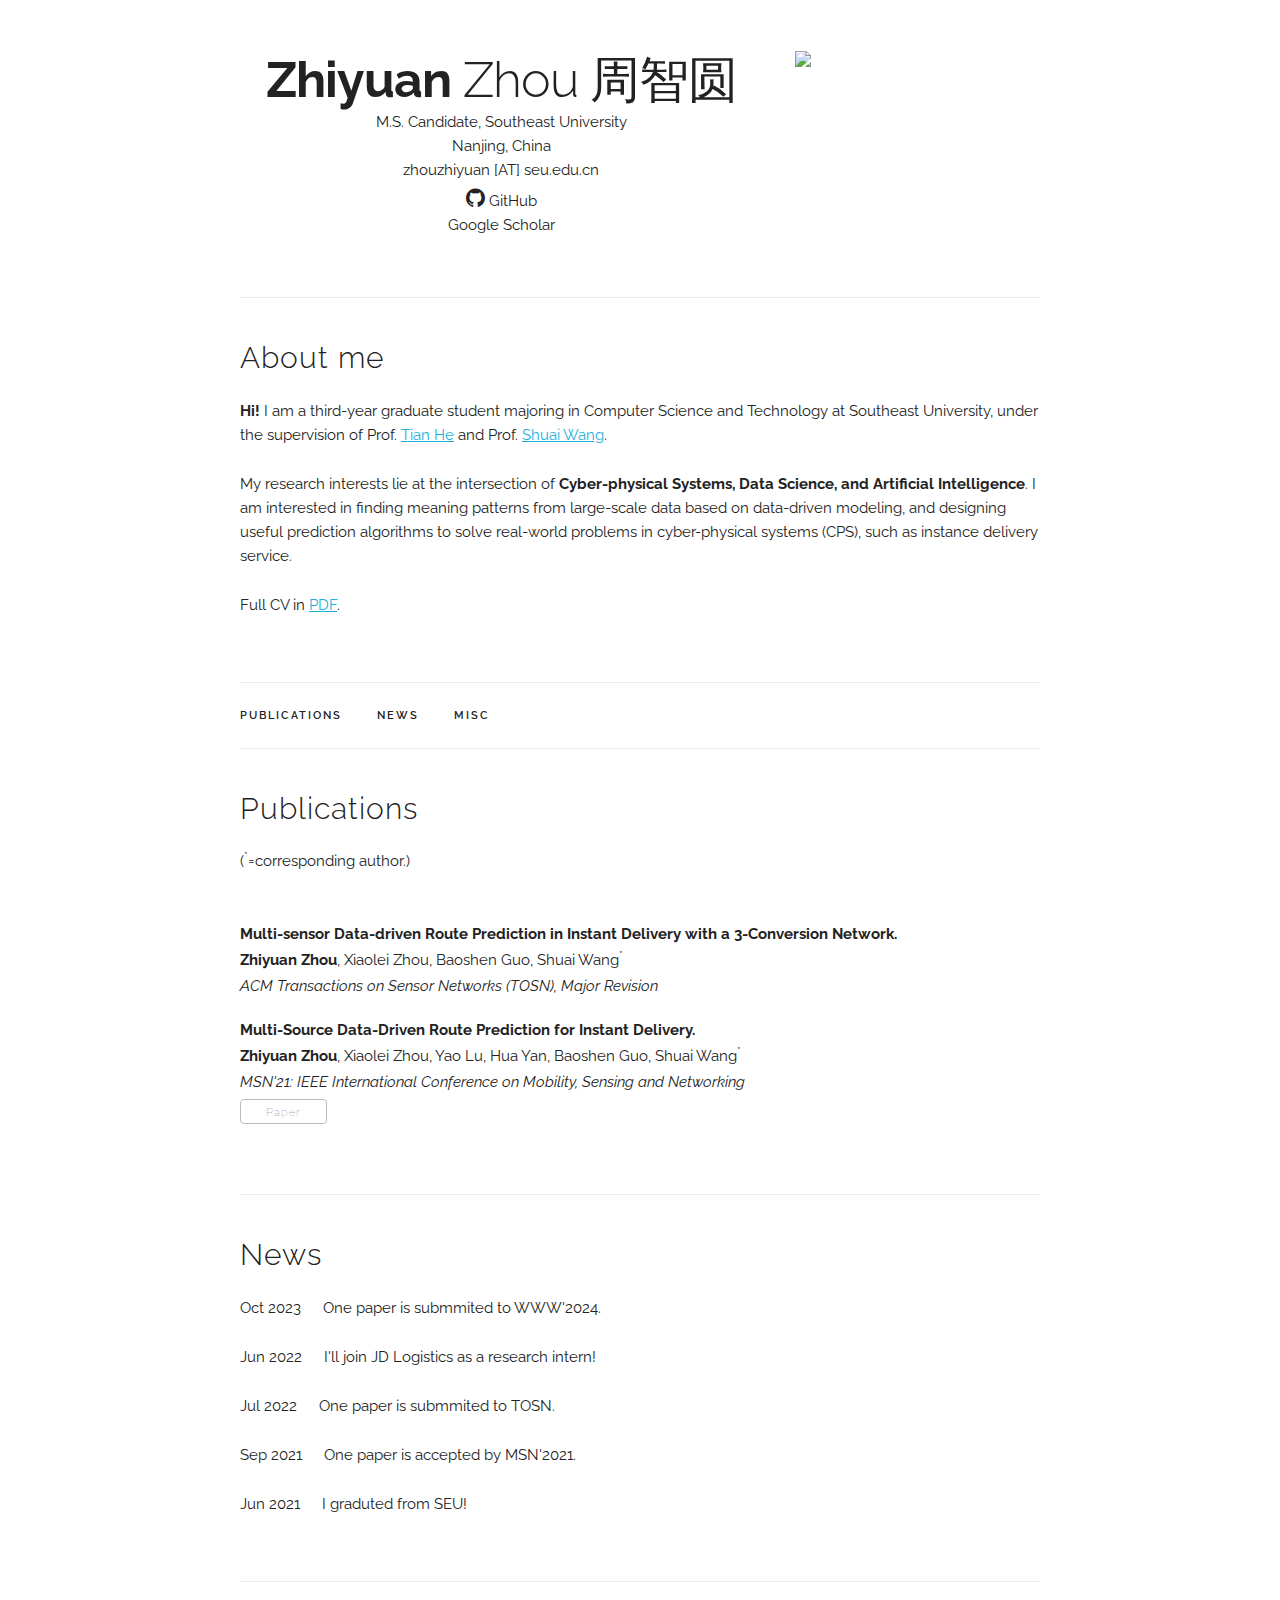
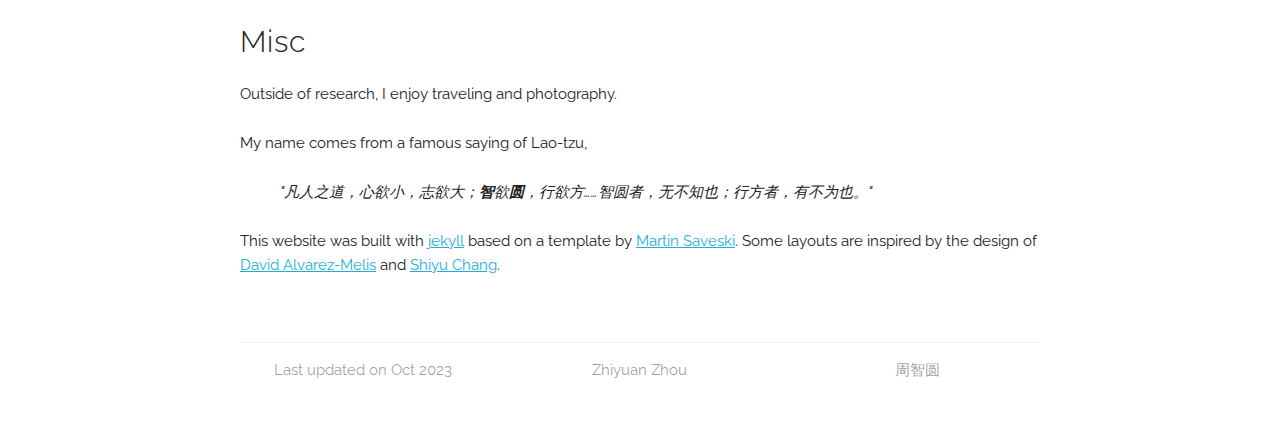
==== index.html @ a551f771 "Add files via upload" ====
<!DOCTYPE html>
<html lang="en">
<head>

  <!-- Basic Page Needs
  –––––––––––––––––––––––––––––––––––––––––––––––––– -->
  <meta charset="utf-8">
  <title>Zhiyuan Zhou</title>
  <meta name="description" content="Homepage of Zhiyuan Zhou">
  <meta name="author" content="Zhiyuan Zhou 周智圆">

  <!-- Mobile Specific Metas
  –––––––––––––––––––––––––––––––––––––––––––––––––– -->
  <meta name="viewport" content="width=device-width, initial-scale=1">

  <!-- FONT
  –––––––––––––––––––––––––––––––––––––––––––––––––– -->
  <link href='https://fonts.googleapis.com/css?family=Raleway:400,300,600' rel='stylesheet' type='text/css'>

  <!-- CSS
  –––––––––––––––––––––––––––––––––––––––––––––––––– -->
  <link rel="stylesheet" href=/libs/external/skeleton/normalize.css>
  <link rel="stylesheet" href=/libs/external/skeleton/skeleton.css>
  <link rel="stylesheet" href=/libs/custom/my_css.css>

  <!-- JQuery
  –––––––––––––––––––––––––––––––––––––––––––––––––– -->
  <script src=/libs/external/jquery-3.1.1.min.js></script>

  <!-- Font-Awesome
  –––––––––––––––––––––––––––––––––––––––––––––––––– -->
  <link rel="stylesheet" href=/libs/external/font-awesome-4.7.0/css/font-awesome.min.css>

  <!-- Skeleton tabs
  –––––––––––––––––––––––––––––––––––––––––––––––––– -->
  <link rel="stylesheet" href=/libs/external/skeleton_tabs/skeleton-tabs.css>
  <script src=/libs/external/skeleton_tabs/skeleton-tabs.js></script>

  <!-- Timeline
  –––––––––––––––––––––––––––––––––––––––––––––––––– -->
  <link rel="stylesheet" href=/libs/external/timeline.css>

  <!-- Scripts
  –––––––––––––––––––––––––––––––––––––––––––––––––– -->
  <!--<link rel="stylesheet" href=/libs/external/github-prettify-theme.css>-->
  <script src=/libs/custom/my_js.js></script>

  <!-- Favicon
  –––––––––––––––––––––––––––––––––––––––––––––––––– -->
  <!-- <link rel="icon" type="image/png" href=/libs/icon.png>
  <link rel="shortcut icon" type="image/png" href=/libs/icon.png>  -->
  <link rel="shortcut icon" type="image/vnd.microsoft.icon" href=/assets/ico-pics/smile.ico>

</head>
<body>

  <!-- Primary Page Layout
  –––––––––––––––––––––––––––––––––––––––––––––––––– -->
  <div class="container">

    <section class="header">
      <div class="row">
        <div class="eight columns main-description">
          <h1 align="center"><strong>Zhiyuan</strong> Zhou 周智圆</h1>
          <p align="center">M.S. Candidate, Southeast University</p>
          <p align="center">Nanjing, China</p>
          <p align="center">zhouzhiyuan [AT] seu.edu.cn</p>
          <p align="center">
            <!-- 
            <span onclick="window.open('https://twitter.com/CodeTerminator')" style="cursor: pointer">
              <i class="fa fa-twitter" aria-hidden="true"></i>
            </span>

            <span onclick="window.open('https://www.linkedin.com/in/shiyu-chang-b1398829/')" style="cursor: pointer">
              <i class="fa fa-linkedin-square" aria-hidden="true"></i>
            </span>-->

            <span onclick="window.open('https://github.com/zhiyuandaily')" style="cursor: pointer">
              <i class="fa fa-github" aria-hidden="true"></i> GitHub
            </span>
          </p>
          <p align="center">
            <span onclick="window.open('https://scholar.google.com/citations?user=Yg1RBVwAAAAJ&hl=zh-CN')" style="cursor: pointer">
              <i class="ai ai-google-scholar ai-lg" aria-hidden="true"></i>
              Google Scholar
            </span>
          </p>
      </div>
        <div class="four columns">
          <a href="/"><img class="u-max-full-width" src='/assets/profile-pics/zzy.jpg'></a>
        </div>
        
      </div>
    </section>
  <div class="docs-section">
    <h4>About me</h4>
    <p>    
    <strong>Hi!</strong> I am a third-year graduate student majoring in Computer Science and Technology at Southeast University, under the supervision of Prof. <a href="https://www-users.cs.umn.edu/~tianhe/">Tian He</a> and  Prof. <a href="https://scholar.google.com/citations?user=gfDfZqAAAAAJ&hl=zh-CN">Shuai Wang</a>.
    </p>

    <p>
    My research interests lie at the intersection of <strong>Cyber-physical Systems, Data Science, and Artificial Intelligence</strong>. I am interested in finding meaning patterns from large-scale data based on data-driven modeling, and designing useful prediction algorithms to solve real-world problems in cyber-physical systems (CPS), such as instance delivery service.
    </p>  
    <p>Full CV in  <a href="https://zhiyuandaily.github.io/assets/pdf/Curriculum Vitae of Zhiyuan Zhou.pdf">PDF</a>.</p>
  </div>

    <div class="navbar-spacer"></div>
    <nav class="navbar">
      <div class="container">
        <ul class="navbar-list">
          <li class="navbar-item"><a class="navbar-link" href=/index.html#publications>Publications</a></li>
          <li class="navbar-item"><a class="navbar-link" href=/index.html#news>News</a></li>

<!--           <li class="navbar-item"><a class="navbar-link" href=/index.html#resume>Vita</a></li>
 -->          
          <li class="navbar-item"><a class="navbar-link" href=/index.html#misc>MISC</a></li>
<!--           <li class="navbar-item"><a class="navbar-link" href=/index.html#meta>Meta</a></li> -->
<!--           <li class="navbar-item"><a class="navbar-link" href=/index.html#projects>Projects</a></li>    
 -->                
        </ul>
      </div>
    </nav>





<!-- ========== PUBLICATIONS ========== -->
<div class="docs-section" id="publications">
  
  <h4>Publications</h4>      
  <!--Full publications on <a href="https://scholar.google.com/citations?user=r21asW4AAAAJ&hl=en" target="_blank">Google Scholar</a>.-->
  <p>(<sup>*</sup>=corresponding author.)</p>
  <br>
        <div class="paper">
          <p class="title"><b>Multi-sensor Data-driven Route Prediction in Instant Delivery with a 3-Conversion Network.</b></p>
          <p><strong>Zhiyuan Zhou</strong>, Xiaolei Zhou, Baoshen Guo, Shuai Wang<sup>*</sup></p>
          <p><i>ACM Transactions on Sensor Networks (TOSN),  Major Revision</i></p>          
        </div>  
            

        <div class="paper">
          <p class="title"><b>Multi-Source Data-Driven Route Prediction for Instant Delivery.</b></p>
          <p><strong>Zhiyuan Zhou</strong>, Xiaolei Zhou, Yao Lu, Hua Yan, Baoshen Guo, Shuai Wang<sup>*</sup></p>
          <p><i>MSN'21: IEEE International Conference on Mobility, Sensing and Networking</i></p>
          <div class="paper-buttons">
              <a class="button" href="https://ieeexplore.ieee.org/document/9751510" target="_blank">Paper</a>
           </div>           
        </div>              
</div>                  

            


<!-- ========== NEWS ========== -->
<span class="anchor" id="news"></span>
<div class="docs-section">
  <h4>News</h4>      
  <p>Oct 2023 &emsp; One paper  is submmited to WWW'2024.</p>
  <p>Jun 2022 &emsp; I'll join JD Logistics as a research intern!</p>
  <p>Jul 2022 &emsp; One paper is submmited to TOSN.</p>
  <p>Sep 2021 &emsp; One paper is accepted by MSN'2021.</p>
  <p>Jun 2021 &emsp; I graduted from SEU! </p>
</div>






<!-- ========== MISC ========== -->
<span class="anchor" id="misc"></span>
<div class="docs-section">
  <h4>Misc</h4>
  <p>
    Outside of research, I enjoy traveling and photography.    
  </p>

  <!--<blockquote>
  <em>"A job well done is its own reward. You take pride in the things you do, not for others to see, not for the respect, or glory, or any other rewards it might bring. You take pride in what you do, because you're doing your best. If you believe in something, you stick with it. When things get difficult, you try harder."</em>
  </blockquote>-->
  <p>
    My name comes from a famous saying of Lao-tzu,    
  </p>
  <blockquote>
    <em>"凡人之道，心欲小，志欲大；<strong>智</strong>欲<strong>圆</strong>，行欲方……智圆者，无不知也；行方者，有不为也。"</em>
    </blockquote>
  <p> This website was built with <a href="https://jekyllrb.com">jekyll</a> based on a template by <a href="https://github.com/msaveski/www_personal">Martin Saveski</a>.  Some layouts are inspired by the design of <a href="https://dmelis.github.io/">David Alvarez-Melis</a> and <a href="https://code-terminator.github.io/">Shiyu Chang</a>.  

</div>

<!-- ========== MISC ========== -->
<!-- <span class="anchor" id="meta"></span>
<div class="docs-section">
  <h4>Meta</h4>
  <p> This website was built with <a href="https://jekyllrb.com">jekyll</a> based on a template by <a href="https://github.com/msaveski/www_personal">Martin Saveski</a>.  Some layouts are inspired by the design of <a href="http://people.csail.mit.edu/davidam/">David Alvarez-Melis</a> and <a href="http://jiayuzhou.github.io/">Jiayu Zhou</a>.
  </p>
  <p>
</div> -->





    <div class="footer">
      <div class="row">
        <div class="four columns">
          Last updated on Oct 2023
        </div>
        <div class="four columns">
          Zhiyuan Zhou
        </div>
        <div class="four columns">
          周智圆
        </div>
        <!--<div class="four columns">
          <span onclick="window.open('https://twitter.com/CodeTerminator')" style="cursor: pointer">
            <i class="fa fa-twitter" aria-hidden="true"></i>
          </span>
          <span onclick="window.open('https://www.linkedin.com/in/shiyu-chang-b1398829/')" style="cursor: pointer">
            <i class="fa fa-linkedin-square" aria-hidden="true"></i>
          </span>
          <span onclick="window.open('https://github.com/code-terminator')" style="cursor: pointer">
            <i class="fa fa-github" aria-hidden="true"></i>
          </span>
        </div>
      -->
      </div>
    </div>

  </div>

  <!-- Google Analytics -->
  <script>
  (function(i,s,o,g,r,a,m){i['GoogleAnalyticsObject']=r;i[r]=i[r]||function(){
  (i[r].q=i[r].q||[]).push(arguments)},i[r].l=1*new Date();a=s.createElement(o),
  m=s.getElementsByTagName(o)[0];a.async=1;a.src=g;m.parentNode.insertBefore(a,m)
  })(window,document,'script','https://www.google-analytics.com/analytics.js','ga');

  ga('create', 'UA-134449925-1', 'auto');
  ga('send', 'pageview');

</script>

<!-- End Document
  –––––––––––––––––––––––––––––––––––––––––––––––––– -->
</body>
</html>
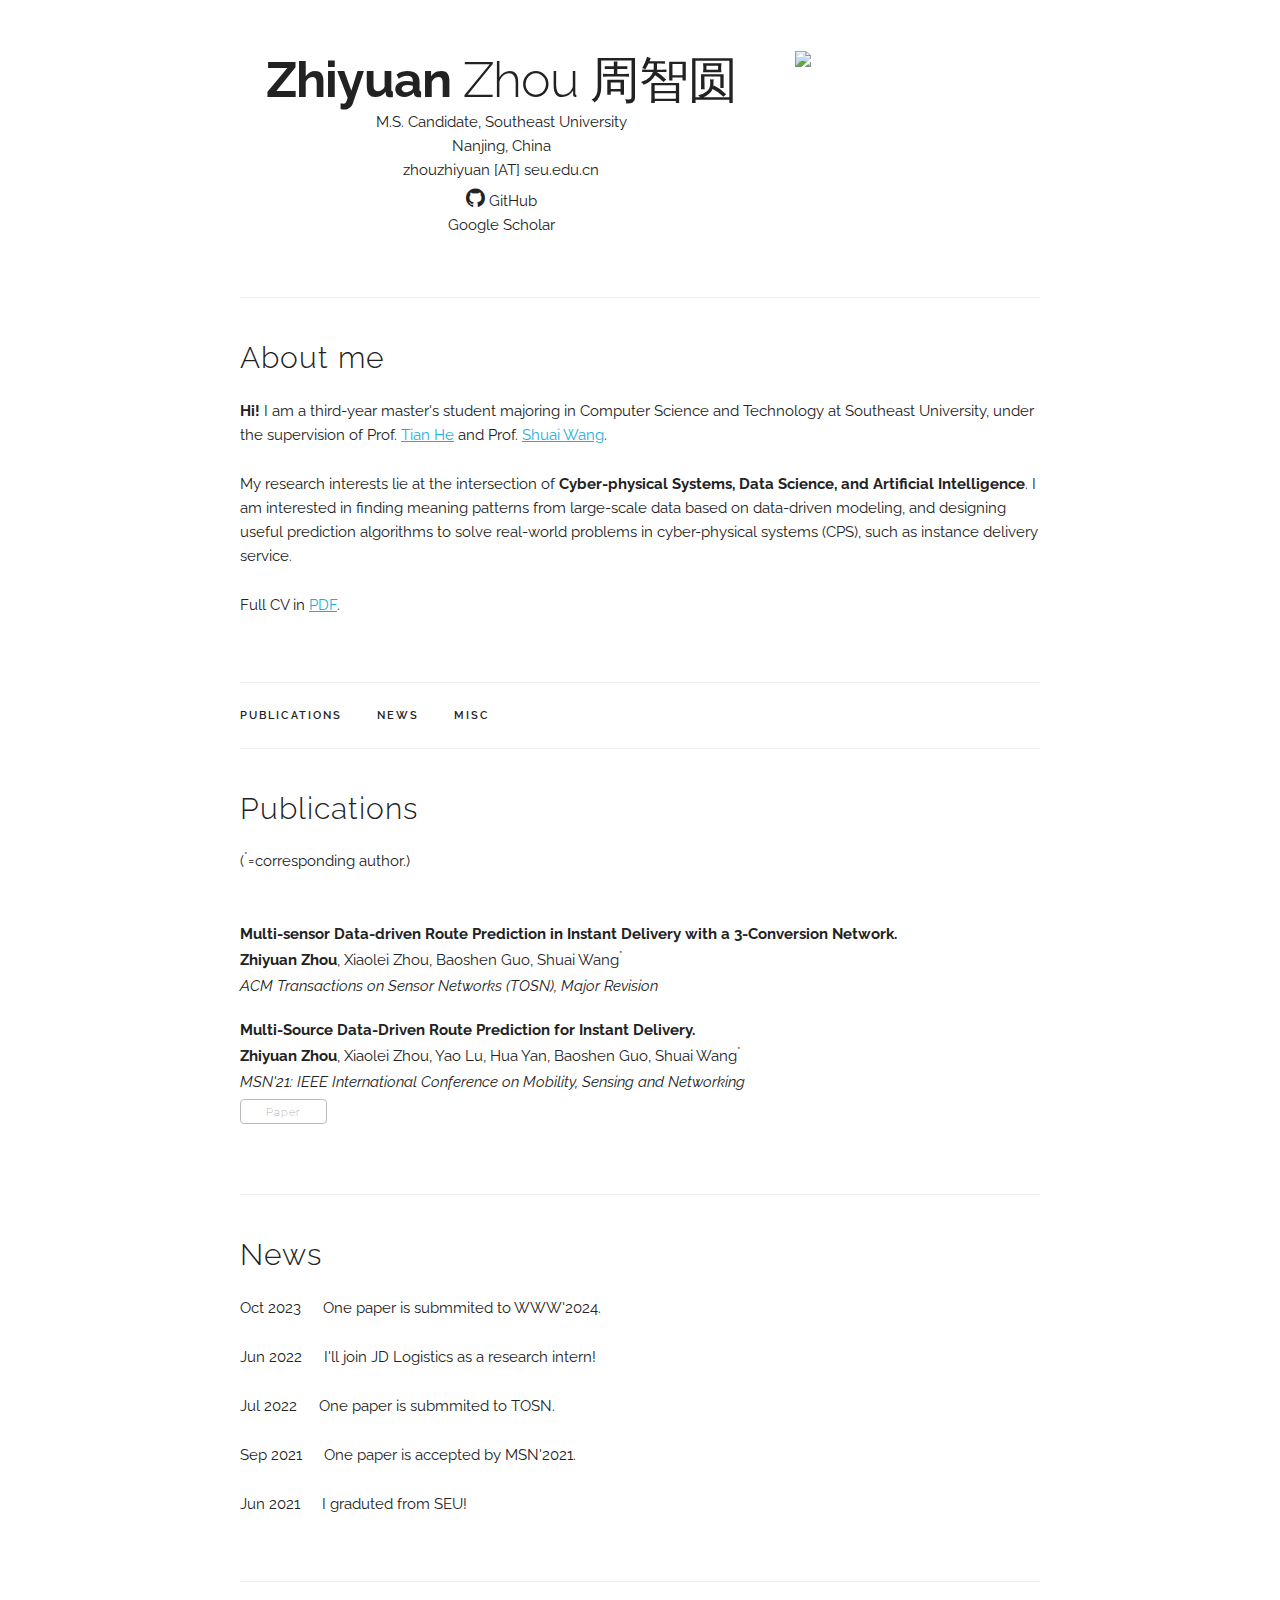
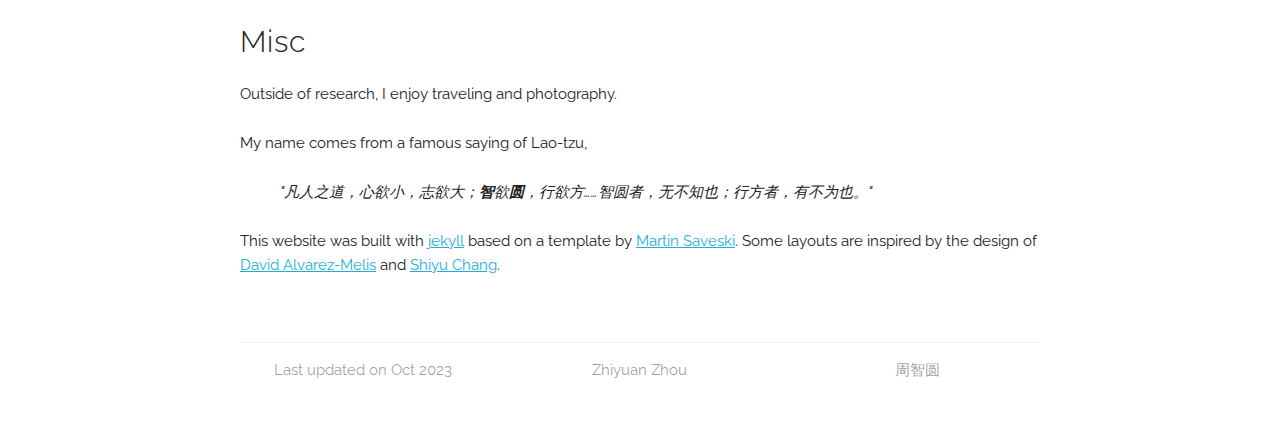
==== commit 4797f71a: "Add files via upload" ====
--- a/index.html
+++ b/index.html
@@ -95,7 +95,7 @@
   <div class="docs-section">
     <h4>About me</h4>
     <p>    
-    <strong>Hi!</strong> I am a third-year graduate student majoring in Computer Science and Technology at Southeast University, under the supervision of Prof. <a href="https://www-users.cs.umn.edu/~tianhe/">Tian He</a> and  Prof. <a href="https://scholar.google.com/citations?user=gfDfZqAAAAAJ&hl=zh-CN">Shuai Wang</a>.
+    <strong>Hi!</strong> I am a third-year master's student majoring in Computer Science and Technology at Southeast University, under the supervision of Prof. <a href="https://www-users.cs.umn.edu/~tianhe/">Tian He</a> and  Prof. <a href="https://scholar.google.com/citations?user=gfDfZqAAAAAJ&hl=zh-CN">Shuai Wang</a>.
     </p>
 
     <p>
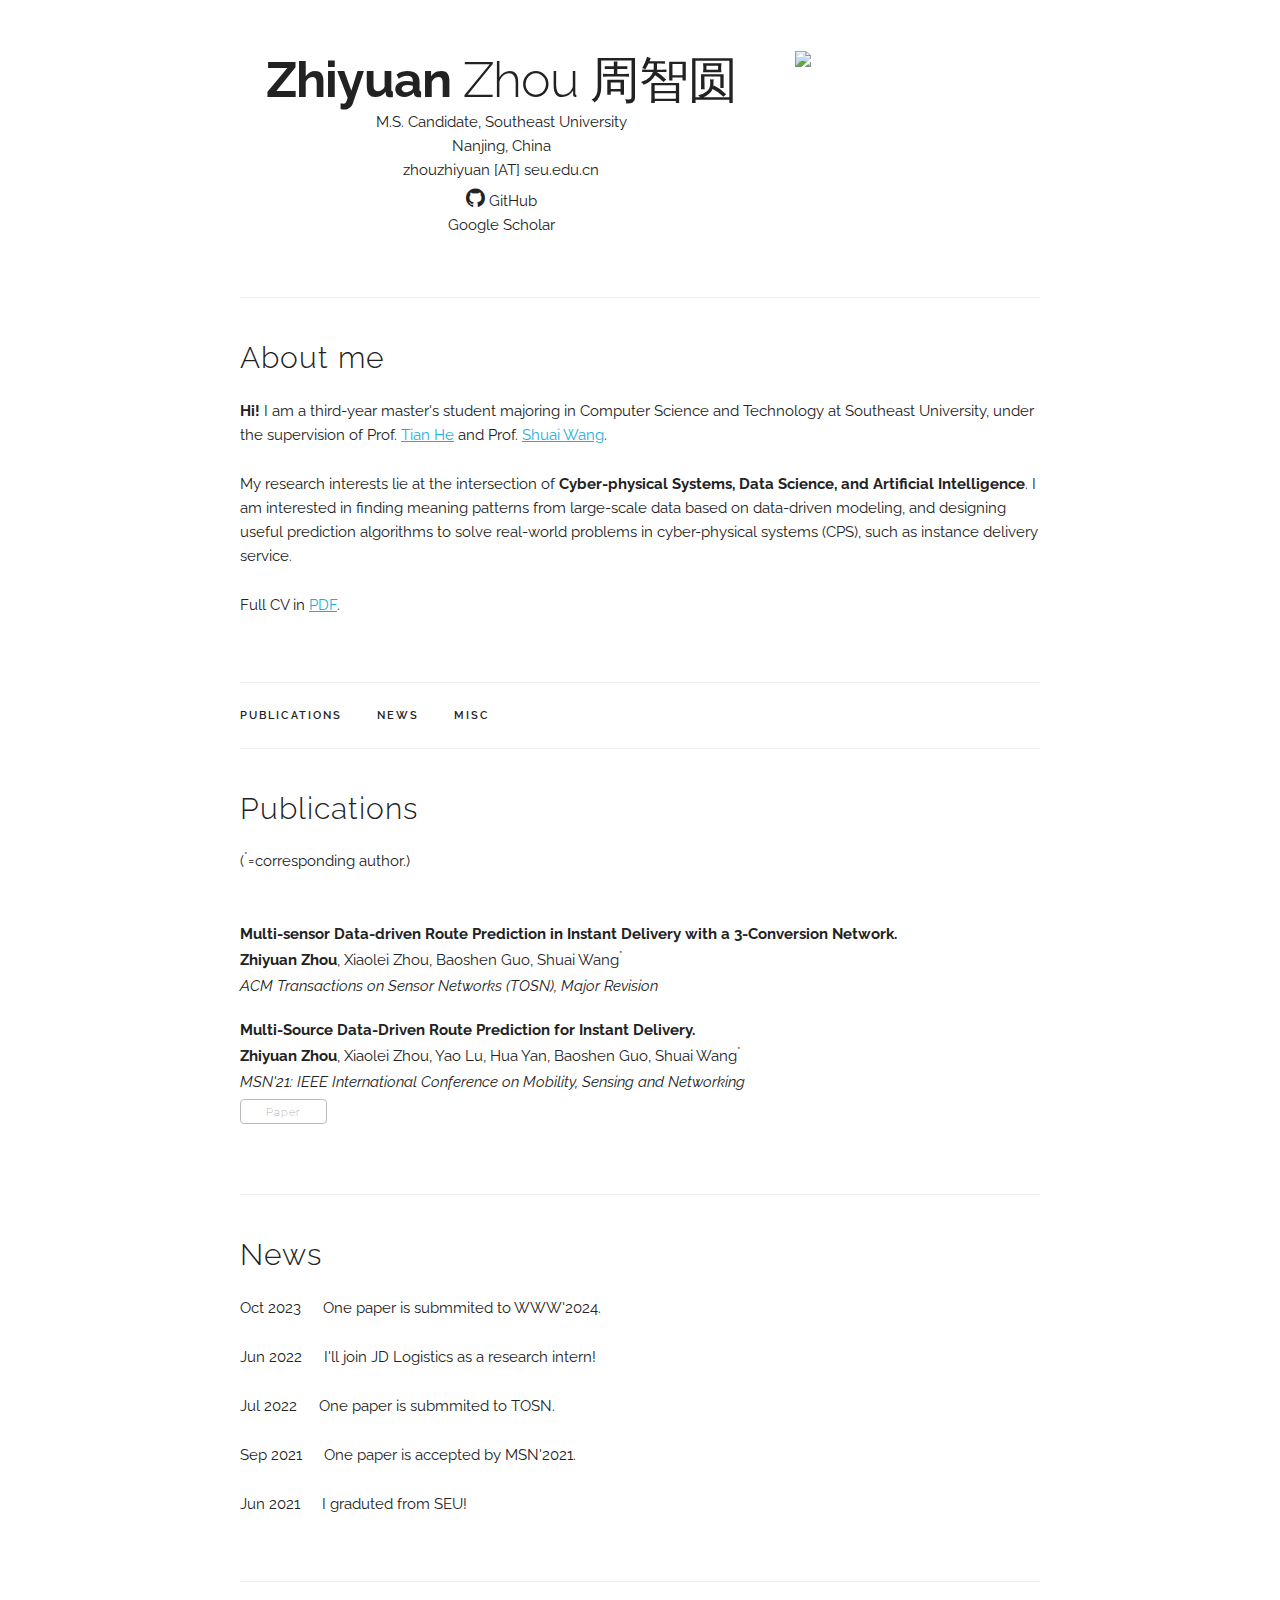
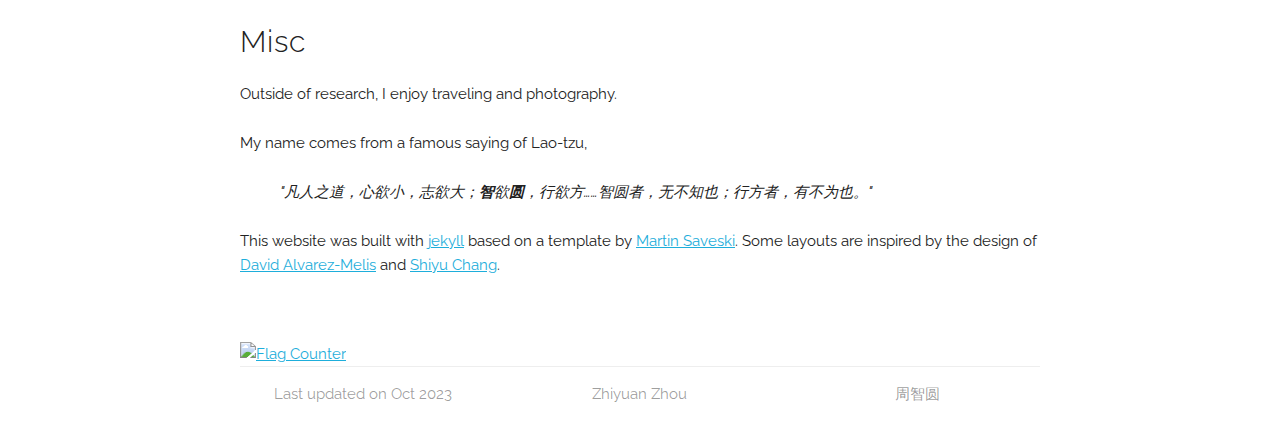
==== commit 65eed253: "Add files via upload" ====
--- a/index.html
+++ b/index.html
@@ -198,7 +198,7 @@
   <p>
 </div> -->
 
-
+<a href="https://info.flagcounter.com/Wln8"><img src="https://s11.flagcounter.com/map/Wln8/size_s/txt_000594/border_FFFFFF/pageviews_0/viewers_0/flags_0/" alt="Flag Counter" border="0"></a>
 
 
 
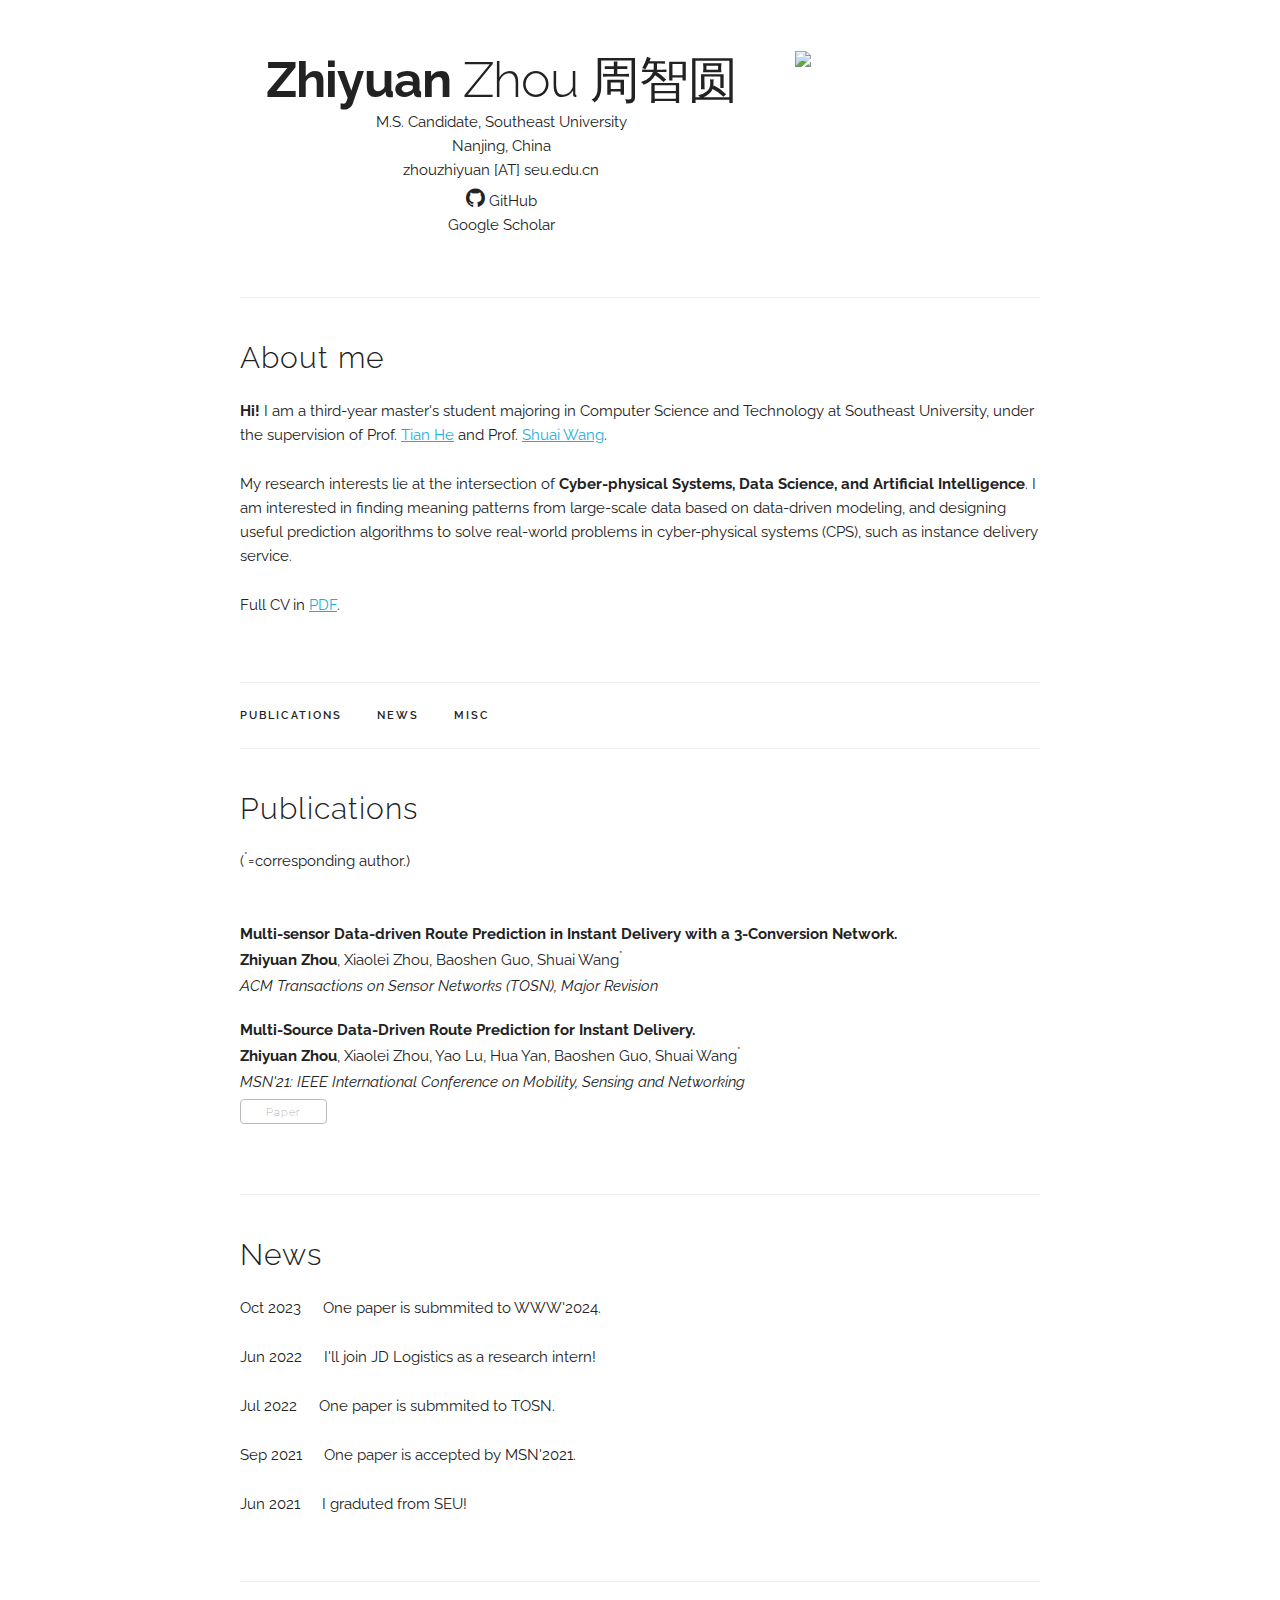
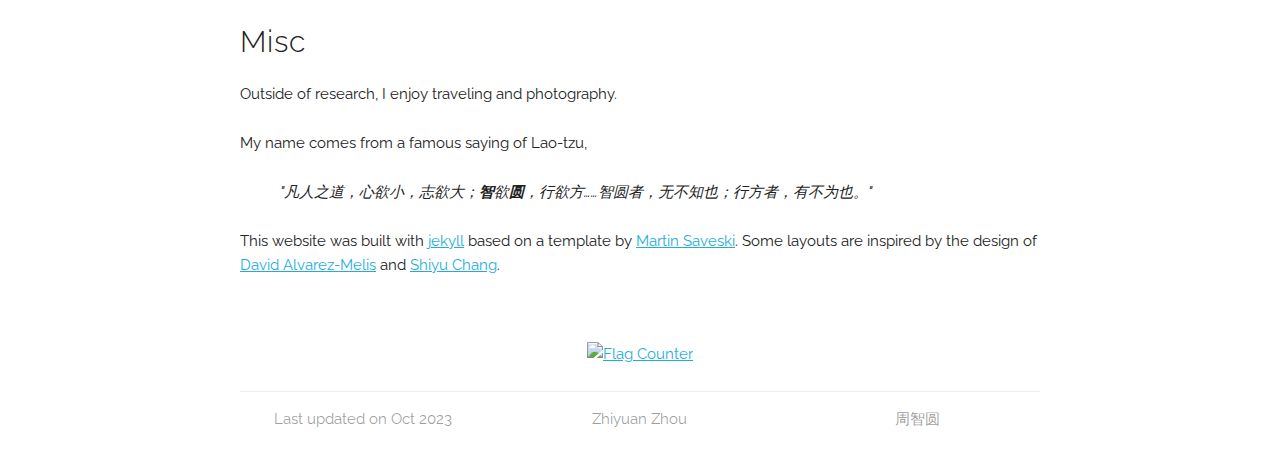
==== commit 55180e6f: "Add files via upload" ====
--- a/index.html
+++ b/index.html
@@ -189,6 +189,8 @@
 
 </div>
 
+<p align="center"><a href="https://info.flagcounter.com/Wln8"><img src="https://s11.flagcounter.com/map/Wln8/size_s/txt_000594/border_FFFFFF/pageviews_0/viewers_0/flags_0/" alt="Flag Counter" border="0"></a></p>
+
 <!-- ========== MISC ========== -->
 <!-- <span class="anchor" id="meta"></span>
 <div class="docs-section">
@@ -198,7 +200,7 @@
   <p>
 </div> -->
 
-<a href="https://info.flagcounter.com/Wln8"><img src="https://s11.flagcounter.com/map/Wln8/size_s/txt_000594/border_FFFFFF/pageviews_0/viewers_0/flags_0/" alt="Flag Counter" border="0"></a>
+
 
 
 
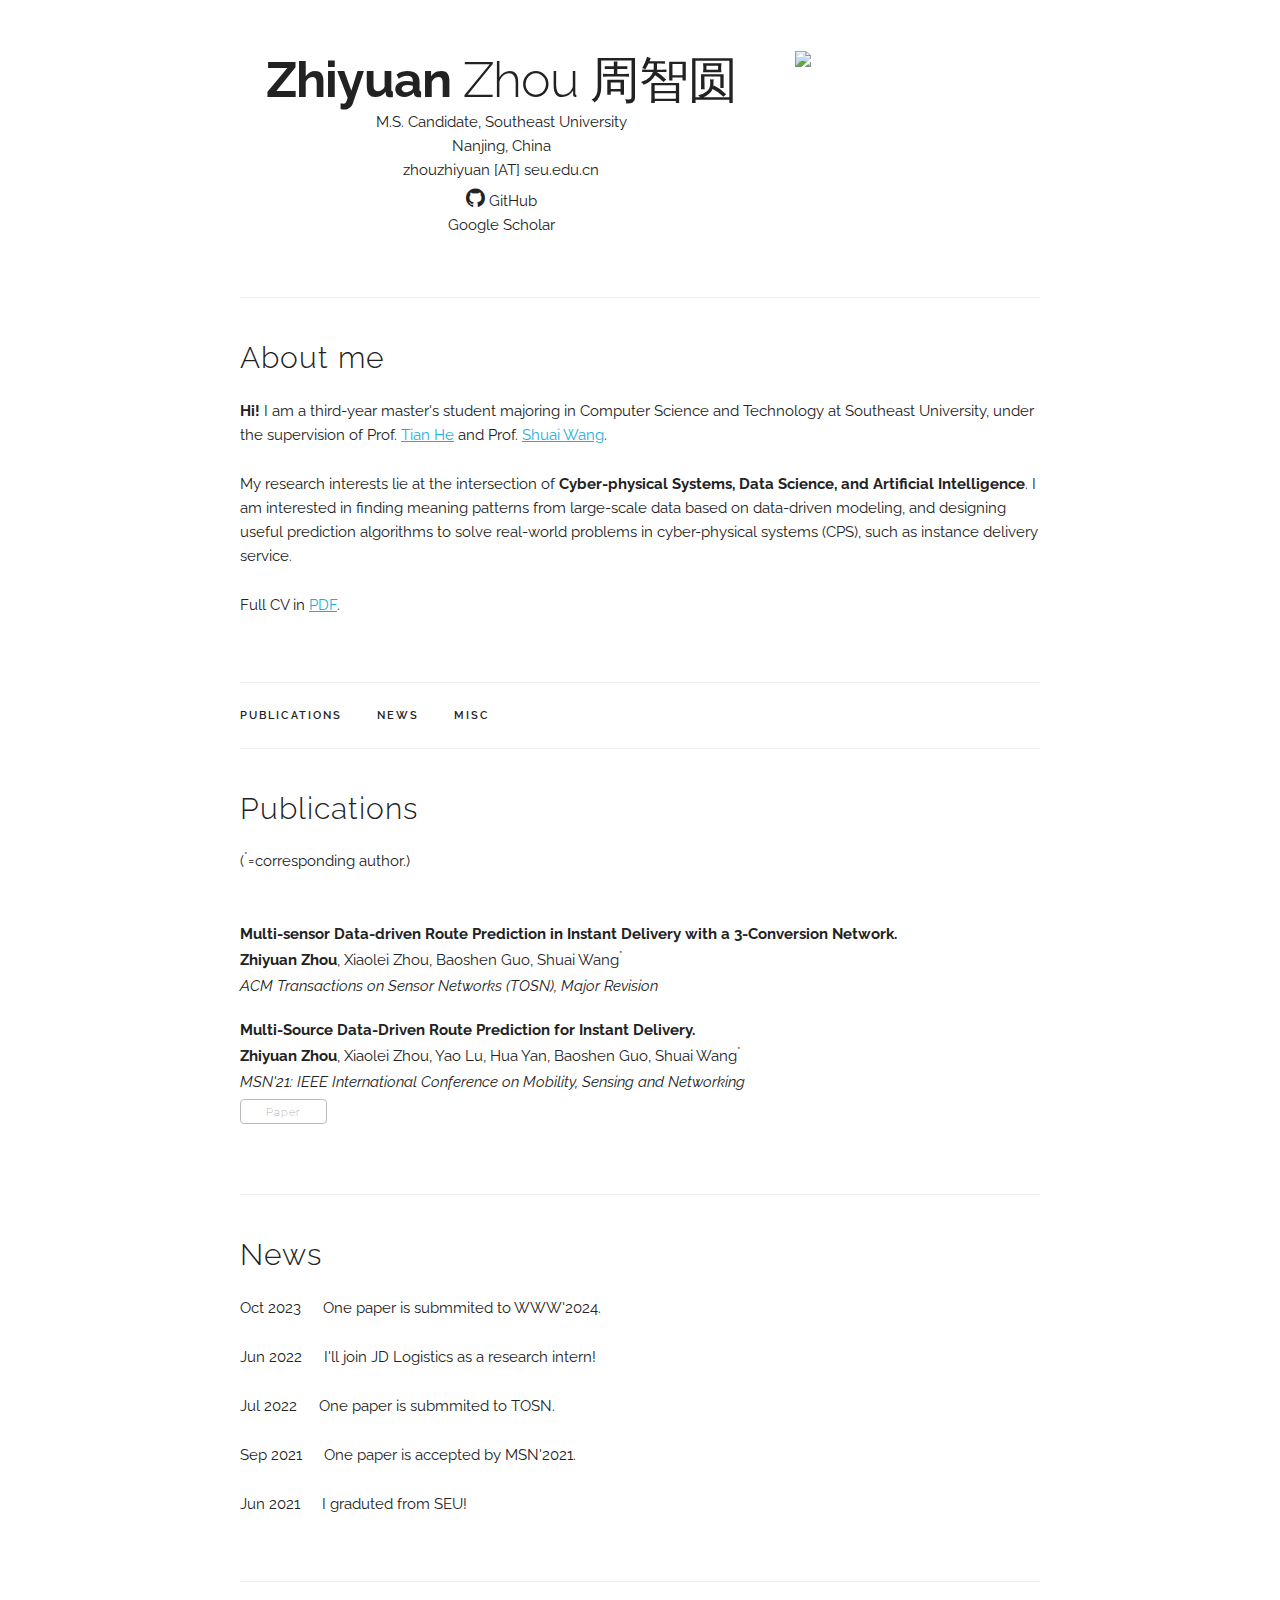
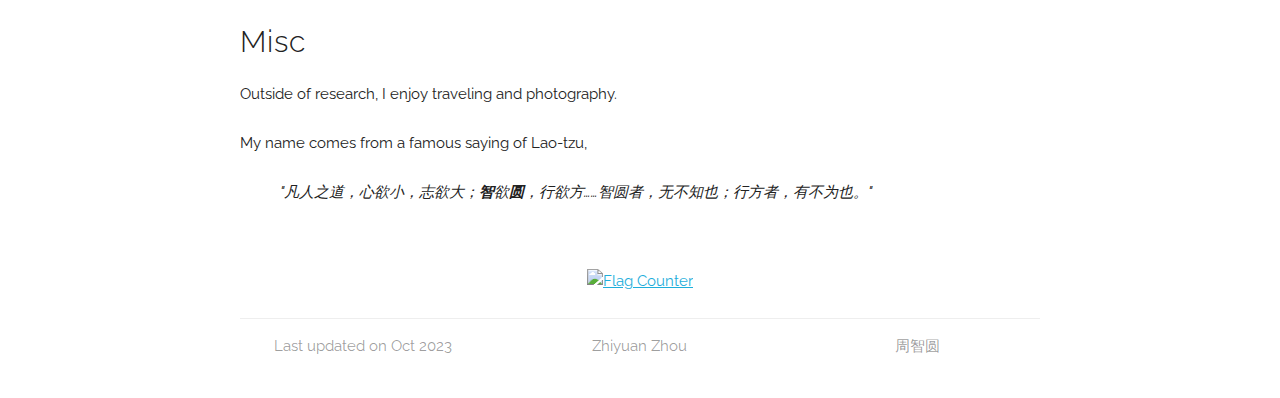
==== commit 481781b3: "Add files via upload" ====
--- a/index.html
+++ b/index.html
@@ -185,7 +185,7 @@
   <blockquote>
     <em>"凡人之道，心欲小，志欲大；<strong>智</strong>欲<strong>圆</strong>，行欲方……智圆者，无不知也；行方者，有不为也。"</em>
     </blockquote>
-  <p> This website was built with <a href="https://jekyllrb.com">jekyll</a> based on a template by <a href="https://github.com/msaveski/www_personal">Martin Saveski</a>.  Some layouts are inspired by the design of <a href="https://dmelis.github.io/">David Alvarez-Melis</a> and <a href="https://code-terminator.github.io/">Shiyu Chang</a>.  
+  <!--<p> This website was built with <a href="https://jekyllrb.com">jekyll</a> based on a template by <a href="https://github.com/msaveski/www_personal">Martin Saveski</a>.  Some layouts are inspired by the design of <a href="https://dmelis.github.io/">David Alvarez-Melis</a> and <a href="https://code-terminator.github.io/">Shiyu Chang</a>.  -->
 
 </div>
 
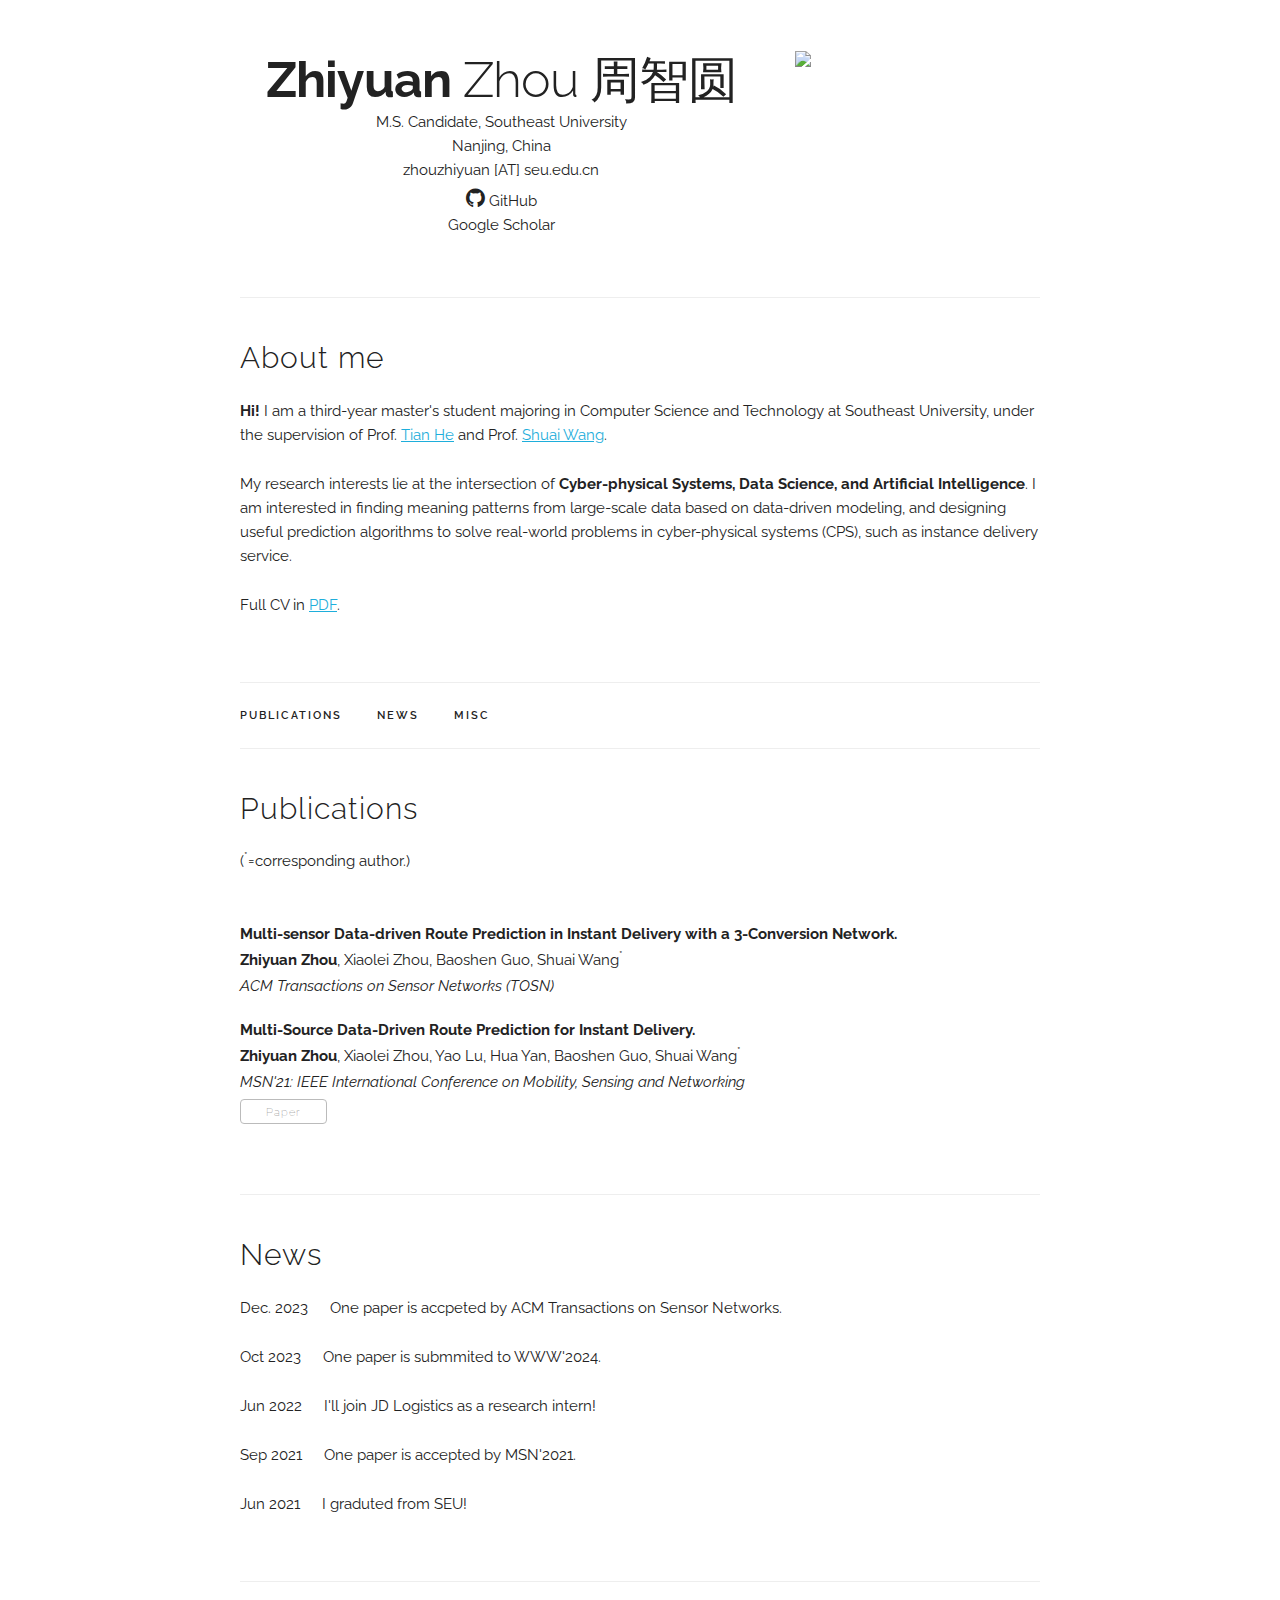
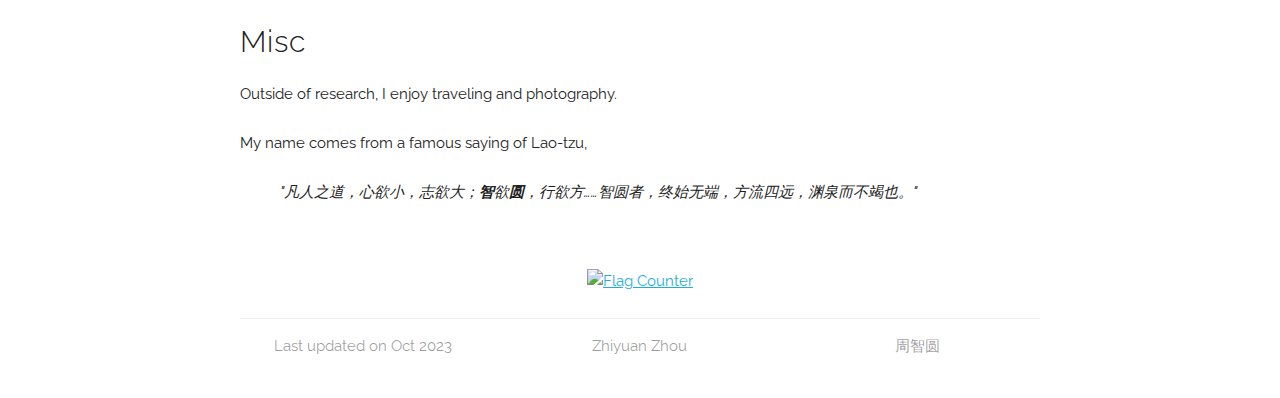
==== commit e442be23: "Add files via upload" ====
--- a/index.html
+++ b/index.html
@@ -135,7 +135,7 @@
         <div class="paper">
           <p class="title"><b>Multi-sensor Data-driven Route Prediction in Instant Delivery with a 3-Conversion Network.</b></p>
           <p><strong>Zhiyuan Zhou</strong>, Xiaolei Zhou, Baoshen Guo, Shuai Wang<sup>*</sup></p>
-          <p><i>ACM Transactions on Sensor Networks (TOSN),  Major Revision</i></p>          
+          <p><i>ACM Transactions on Sensor Networks (TOSN)</i></p>          
         </div>  
             
 
@@ -156,9 +156,9 @@
 <span class="anchor" id="news"></span>
 <div class="docs-section">
   <h4>News</h4>      
+  <p>Dec. 2023 &emsp; One paper is accpeted by ACM Transactions on Sensor Networks.</p>
   <p>Oct 2023 &emsp; One paper  is submmited to WWW'2024.</p>
   <p>Jun 2022 &emsp; I'll join JD Logistics as a research intern!</p>
-  <p>Jul 2022 &emsp; One paper is submmited to TOSN.</p>
   <p>Sep 2021 &emsp; One paper is accepted by MSN'2021.</p>
   <p>Jun 2021 &emsp; I graduted from SEU! </p>
 </div>
@@ -183,7 +183,7 @@
     My name comes from a famous saying of Lao-tzu,    
   </p>
   <blockquote>
-    <em>"凡人之道，心欲小，志欲大；<strong>智</strong>欲<strong>圆</strong>，行欲方……智圆者，无不知也；行方者，有不为也。"</em>
+    <em>"凡人之道，心欲小，志欲大；<strong>智</strong>欲<strong>圆</strong>，行欲方……智圆者，终始无端，方流四远，渊泉而不竭也。"</em>
     </blockquote>
   <!--<p> This website was built with <a href="https://jekyllrb.com">jekyll</a> based on a template by <a href="https://github.com/msaveski/www_personal">Martin Saveski</a>.  Some layouts are inspired by the design of <a href="https://dmelis.github.io/">David Alvarez-Melis</a> and <a href="https://code-terminator.github.io/">Shiyu Chang</a>.  -->
 
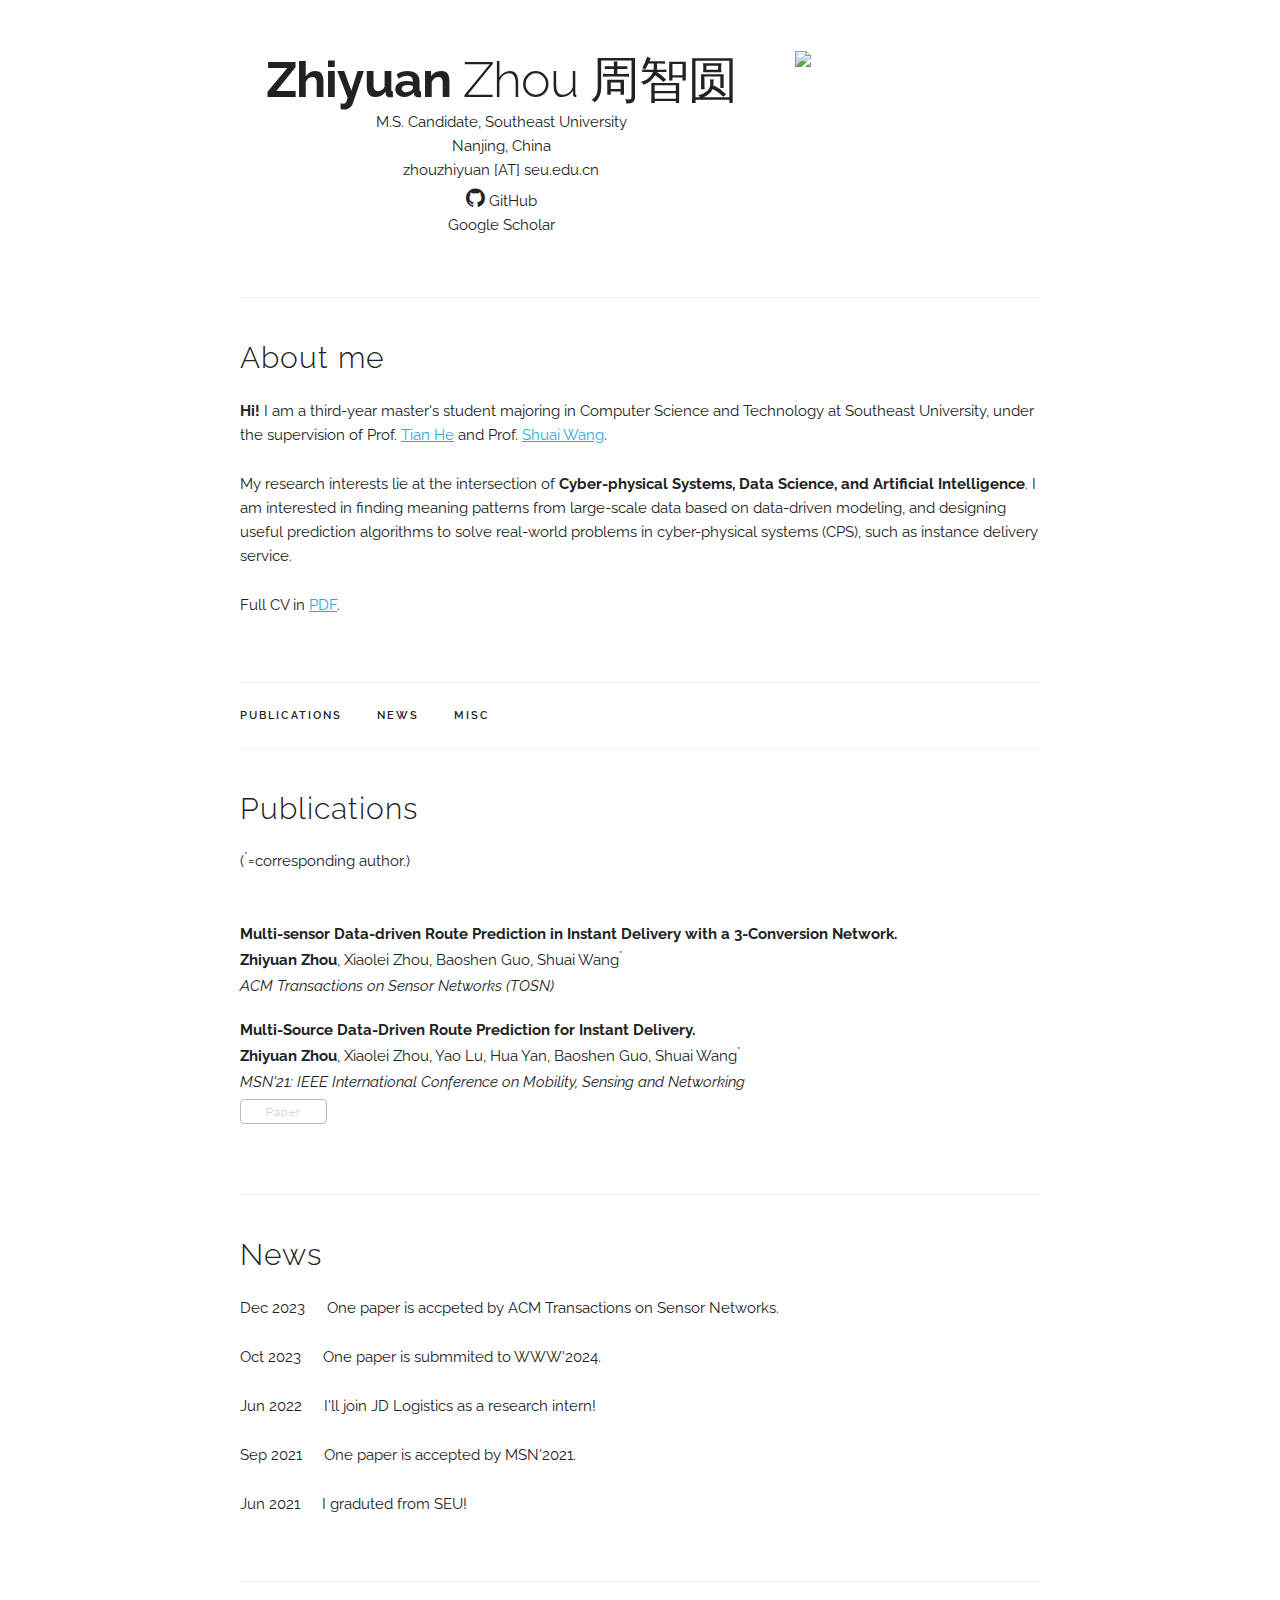
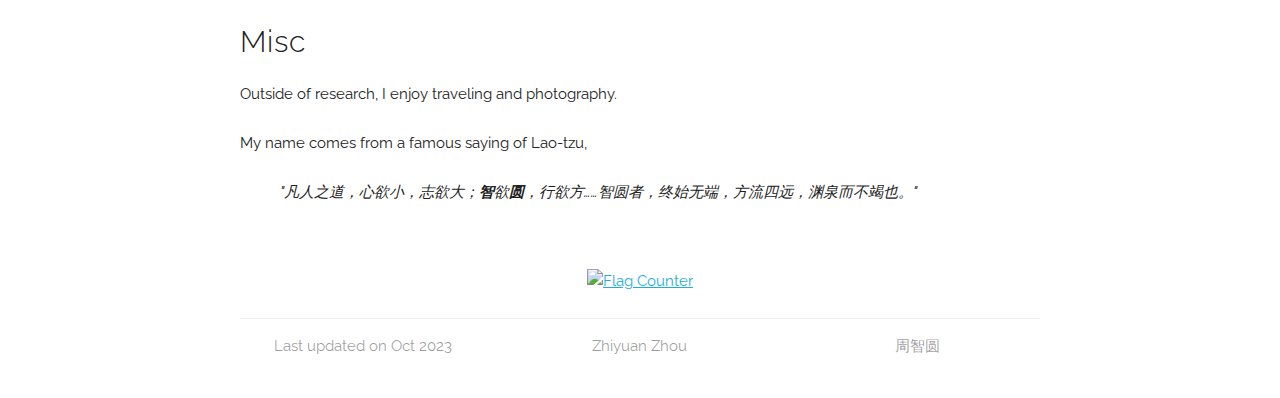
==== commit 8c09ca6e: "Add files via upload" ====
--- a/index.html
+++ b/index.html
@@ -156,7 +156,7 @@
 <span class="anchor" id="news"></span>
 <div class="docs-section">
   <h4>News</h4>      
-  <p>Dec. 2023 &emsp; One paper is accpeted by ACM Transactions on Sensor Networks.</p>
+  <p>Dec 2023 &emsp; One paper is accpeted by ACM Transactions on Sensor Networks.</p>
   <p>Oct 2023 &emsp; One paper  is submmited to WWW'2024.</p>
   <p>Jun 2022 &emsp; I'll join JD Logistics as a research intern!</p>
   <p>Sep 2021 &emsp; One paper is accepted by MSN'2021.</p>
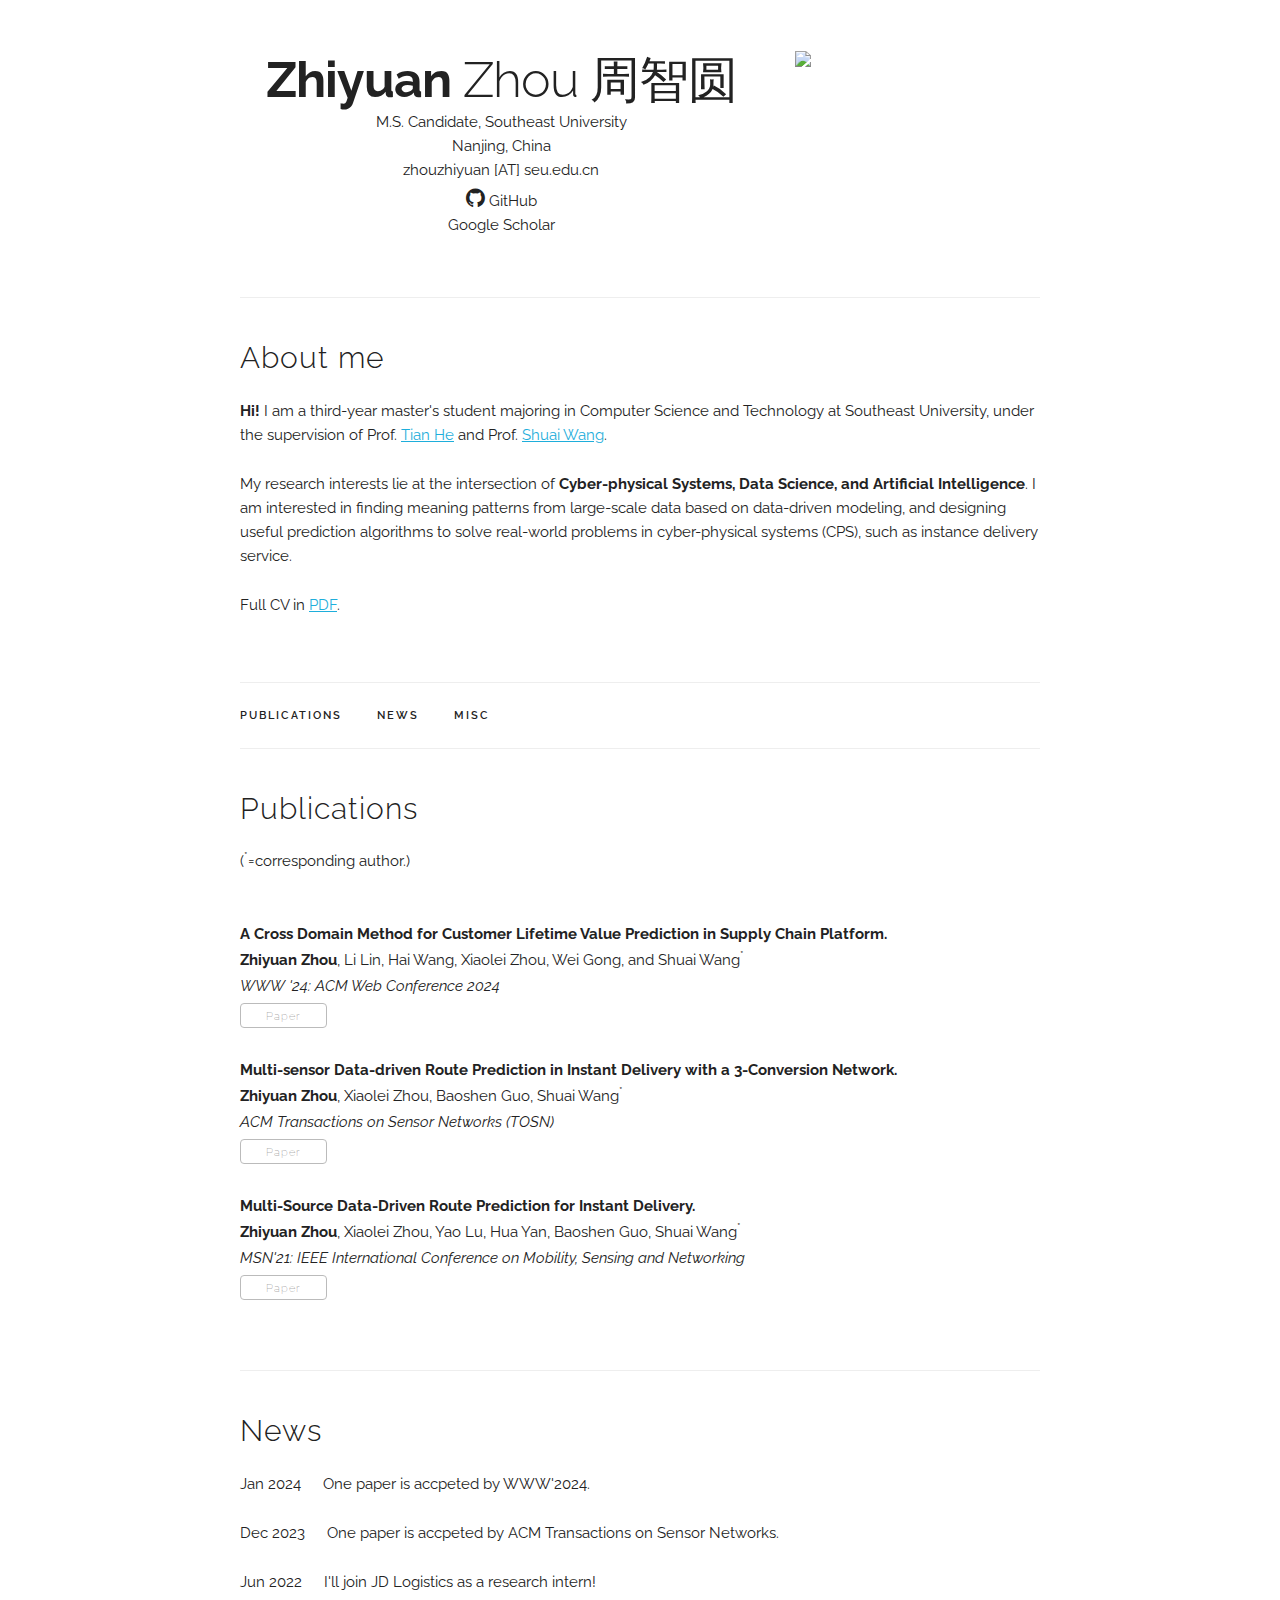
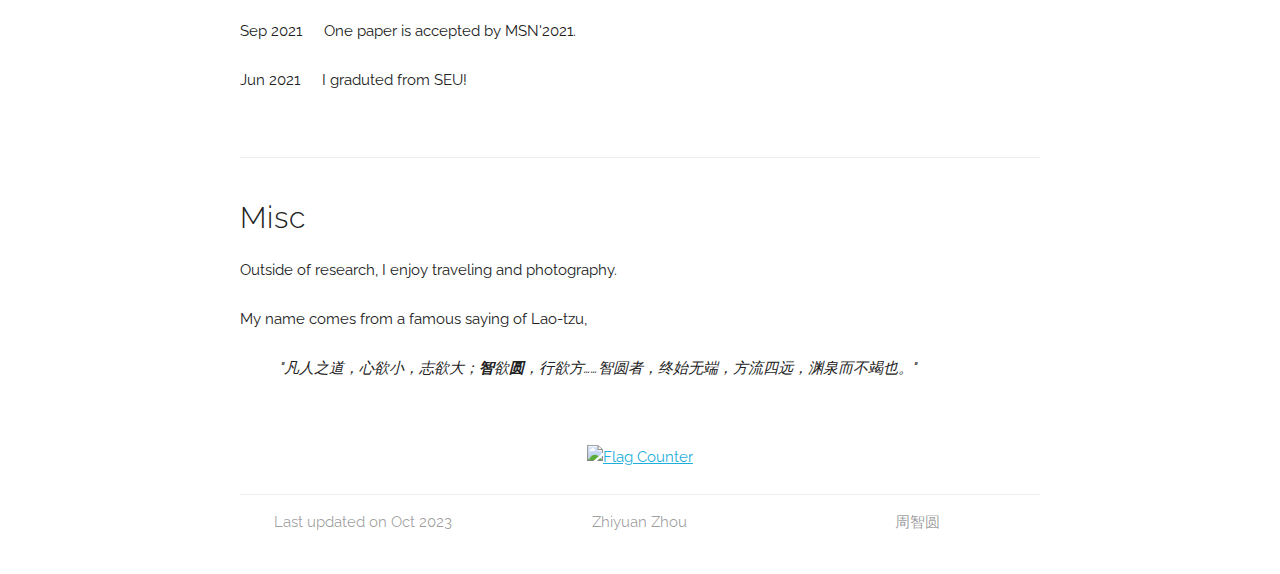
==== commit d7a48fb3: "Add files via upload" ====
--- a/index.html
+++ b/index.html
@@ -133,9 +133,21 @@
   <p>(<sup>*</sup>=corresponding author.)</p>
   <br>
         <div class="paper">
+          <p class="title"><b>A Cross Domain Method for Customer Lifetime Value Prediction in Supply Chain Platform.</b></p>
+          <p><strong>Zhiyuan Zhou</strong>, Li Lin, Hai Wang, Xiaolei Zhou, Wei Gong, and Shuai Wang<sup>*</sup></p>
+          <p><i> WWW '24: ACM Web Conference 2024 </i></p>  
+          <div class="paper-buttons">
+              <a class="button" href="" target="_blank">Paper</a>
+           </div>         
+        </div>  
+
+        <div class="paper">
           <p class="title"><b>Multi-sensor Data-driven Route Prediction in Instant Delivery with a 3-Conversion Network.</b></p>
           <p><strong>Zhiyuan Zhou</strong>, Xiaolei Zhou, Baoshen Guo, Shuai Wang<sup>*</sup></p>
-          <p><i>ACM Transactions on Sensor Networks (TOSN)</i></p>          
+          <p><i>ACM Transactions on Sensor Networks (TOSN)</i></p>  
+          <div class="paper-buttons">
+              <a class="button" href="https://dl.acm.org/doi/10.1145/3639405" target="_blank">Paper</a>
+           </div>         
         </div>  
             
 
@@ -155,9 +167,9 @@
 <!-- ========== NEWS ========== -->
 <span class="anchor" id="news"></span>
 <div class="docs-section">
-  <h4>News</h4>      
+  <h4>News</h4>
+  <p>Jan 2024 &emsp; One paper is accpeted by WWW'2024.</p>      
   <p>Dec 2023 &emsp; One paper is accpeted by ACM Transactions on Sensor Networks.</p>
-  <p>Oct 2023 &emsp; One paper  is submmited to WWW'2024.</p>
   <p>Jun 2022 &emsp; I'll join JD Logistics as a research intern!</p>
   <p>Sep 2021 &emsp; One paper is accepted by MSN'2021.</p>
   <p>Jun 2021 &emsp; I graduted from SEU! </p>
